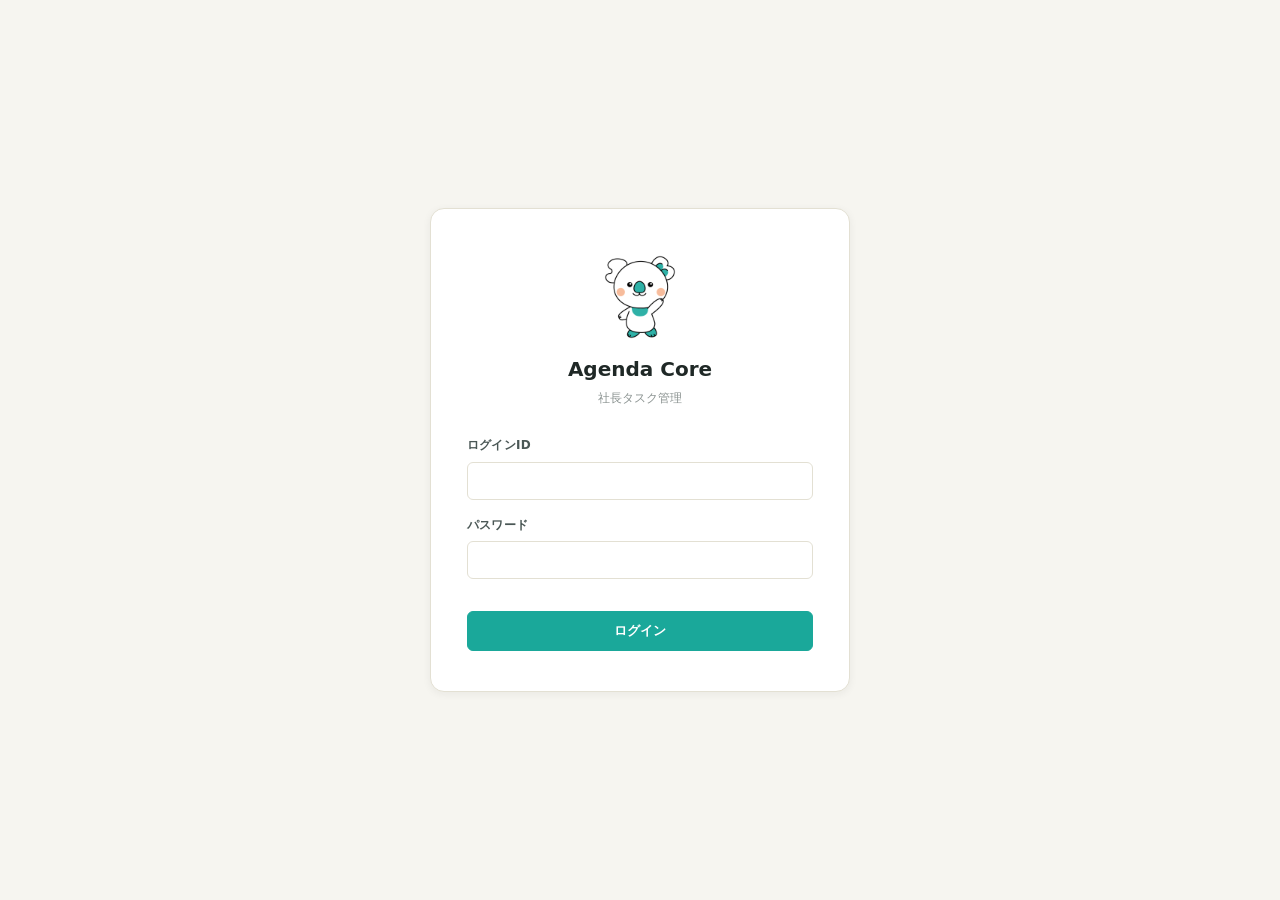
==== admin.html @ b6025ecf "Add files via upload" ====
<!DOCTYPE html>
<html lang="ja">
<head>
<meta charset="UTF-8">
<meta name="viewport" content="width=device-width, initial-scale=1.0">
<title>管理 - Agenda Core</title>
<link rel="stylesheet" href="style.css">
</head>
<body>

<header class="app-header">
  <h1 class="app-title">
    <img src="assets/koala-thumbs.png" alt="" class="koala header-koala">
    Agenda Core <span style="font-size:13px; color:var(--ink-muted); font-weight:500;">管理</span>
  </h1>
  <div class="user-bar">
    <span><span id="user-name" class="user-bar-name">-</span></span>
    <span id="user-role" class="user-bar-role">-</span>
    <a href="index.html">ダッシュボードへ</a>
    <a href="#" id="link-logout">ログアウト</a>
  </div>
</header>

<main class="app-main">

  <!-- 担当者追加 -->
  <div class="section">
    <h2 class="section-title">担当者を追加</h2>
    <div class="row">
      <div class="field" style="flex: 0 0 200px;">
        <label class="field-label">氏名</label>
        <input type="text" id="new-name" class="field-input" placeholder="例:山田 太郎">
      </div>
      <div class="field">
        <label class="field-label">メールアドレス</label>
        <input type="email" id="new-email" class="field-input" placeholder="taro@example.com">
      </div>
      <div class="field" style="flex: 0 0 140px;">
        <label class="field-label">権限</label>
        <select id="new-role" class="field-select">
          <option value="member">メンバー</option>
          <option value="admin">管理者</option>
        </select>
      </div>
      <div class="field" style="flex: 0 0 100px; display: flex; align-items: flex-end;">
        <button id="btn-add-user" class="btn btn-primary btn-block">追加</button>
      </div>
    </div>
    <div id="add-message"></div>
  </div>

  <!-- 担当者一覧 -->
  <div class="section">
    <h2 class="section-title">担当者一覧</h2>
    <div id="user-list">
      <div class="loading">読み込み中...</div>
    </div>
  </div>

  <!-- 初期設定リンク発行 -->
  <div class="section">
    <h2 class="section-title">初期設定リンクを発行</h2>
    <p class="text-muted mb-0">他のPCで使い始めるとき、または追加した担当者用のリンクを発行します。<br>
    生成されたURLをChatworkで担当者に送ってください。リンクをクリックするとそのPCで使えるようになります。</p>

    <div class="row mt-2">
      <div class="field">
        <label class="field-label">対象担当者</label>
        <select id="link-user" class="field-select"></select>
      </div>
      <div class="field">
        <label class="field-label">アクセストークン(PAT)</label>
        <input type="password" id="link-pat" class="field-input" placeholder="github_pat_xxx... (空欄ならこのPCのトークンを使用)">
        <p class="field-help">通常は空欄のままでOK(このPCのトークンを自動使用)</p>
      </div>
      <div class="field" style="flex: 0 0 140px; display: flex; align-items: flex-end;">
        <button id="btn-make-link" class="btn btn-primary btn-block">リンク生成</button>
      </div>
    </div>

    <div id="link-result" class="hidden mt-2">
      <label class="field-label">生成された初期設定リンク</label>
      <div style="display:flex; gap:8px;">
        <input type="text" id="link-url" class="field-input" readonly style="font-family: monospace; font-size: 12px;">
        <button id="btn-copy-link" class="btn">📋 コピー</button>
      </div>
      <p class="text-muted mt-1">⚠ このリンクにはアクセストークンが含まれています。Chatworkのダイレクトチャットなど安全な方法で送ってください。</p>
    </div>
    <div id="link-message"></div>
  </div>

</main>

<script src="github-store.js"></script>
<script>
(async function() {
  if (!Auth.requireLogin()) return;

  // usersキャッシュをロード
  try {
    await AgendaStore.loadUsers();
  } catch (e) {
    if (e.message === 'UNAUTHORIZED') {
      AgendaStore.logout();
      window.location.href = 'login.html';
      return;
    }
  }

  if (!Auth.requireAdmin()) return;

  document.getElementById('user-name').textContent = AgendaStore.getCurrentUserDisplayName() || '?';
  const role = AgendaStore.getCurrentUserRole();
  const roleEl = document.getElementById('user-role');
  roleEl.textContent = role === 'super_admin' ? '絶対管理者' : '管理者';
  roleEl.className = 'user-bar-role ' + role;

  document.getElementById('link-logout').addEventListener('click', (e) => {
    e.preventDefault();
    AgendaStore.softLogout();
    window.location.href = 'login.html';
  });

  // ===== ユーティリティ =====
  function escapeHtml(s) {
    return String(s == null ? '' : s).replace(/[&<>"']/g, c => ({
      '&':'&amp;','<':'&lt;','>':'&gt;','"':'&quot;',"'":'&#39;'
    }[c]));
  }

  function roleLabel(r) {
    if (r === 'super_admin') return '絶対管理者';
    if (r === 'admin') return '管理者';
    return 'メンバー';
  }

  function formatDate(iso) {
    if (!iso) return '';
    const d = new Date(iso);
    if (isNaN(d.getTime())) return '';
    return `${d.getFullYear()}/${String(d.getMonth()+1).padStart(2,'0')}/${String(d.getDate()).padStart(2,'0')}`;
  }

  // ===== 担当者一覧 =====
  async function renderUserList() {
    const $c = document.getElementById('user-list');
    try {
      const users = await AgendaStore.loadUserList();

      if (!users.length) {
        $c.innerHTML = '<div class="empty-state">担当者がまだ登録されていません</div>';
        renderLinkUserOptions([]);
        return;
      }

      const html = `
        <table class="user-table">
          <thead>
            <tr>
              <th style="width: 40%;">氏名 / メールアドレス</th>
              <th style="width: 16%;">権限</th>
              <th style="width: 18%;">追加日</th>
              <th style="width: 26%;">操作</th>
            </tr>
          </thead>
          <tbody>
            ${users.map(u => `
              <tr data-email="${escapeHtml(u.email)}">
                <td>
                  <div style="font-weight:600;">${escapeHtml(u.displayName)}</div>
                  <div class="text-muted">${escapeHtml(u.email)}</div>
                </td>
                <td>
                  ${u.email === AgendaStore.SUPER_ADMIN_EMAIL
                    ? `<span class="user-bar-role super_admin">絶対管理者</span>`
                    : `<select class="field-select sel-role" style="font-size:12px; padding:4px 8px;">
                         <option value="member" ${u.role === 'member' ? 'selected' : ''}>メンバー</option>
                         <option value="admin" ${u.role === 'admin' ? 'selected' : ''}>管理者</option>
                       </select>`
                  }
                </td>
                <td class="text-muted">${escapeHtml(formatDate(u.addedAt))}</td>
                <td>
                  ${u.email === AgendaStore.SUPER_ADMIN_EMAIL
                    ? '<span class="text-muted">削除不可</span>'
                    : '<button class="btn btn-sm btn-danger act-delete">削除</button>'
                  }
                </td>
              </tr>
            `).join('')}
          </tbody>
        </table>
      `;
      $c.innerHTML = html;

      // 削除ハンドラ
      $c.querySelectorAll('.act-delete').forEach(btn => {
        btn.addEventListener('click', async (e) => {
          const tr = e.target.closest('tr');
          const email = tr.dataset.email;
          if (!confirm(`担当者「${email}」を削除しますか?`)) return;
          try {
            await AgendaStore.deleteUser(email);
            await renderUserList();
          } catch (err) {
            alert('削除失敗:' + (err.message || ''));
          }
        });
      });

      // 権限変更ハンドラ
      $c.querySelectorAll('.sel-role').forEach(sel => {
        sel.addEventListener('change', async (e) => {
          const tr = e.target.closest('tr');
          const email = tr.dataset.email;
          const newRole = e.target.value;
          try {
            await AgendaStore.updateUserRole(email, newRole);
          } catch (err) {
            alert('権限変更失敗:' + (err.message || ''));
            await renderUserList();
          }
        });
      });

      renderLinkUserOptions(users);
    } catch (err) {
      $c.innerHTML = `<div class="alert alert-error">読み込み失敗:${escapeHtml(err.message || '')}</div>`;
    }
  }

  function renderLinkUserOptions(users) {
    const $sel = document.getElementById('link-user');
    const allUsers = users.slice();
    // SUPER_ADMINがusers.jsonに含まれていない可能性があるので追加
    if (!allUsers.some(u => u.email === AgendaStore.SUPER_ADMIN_EMAIL)) {
      allUsers.unshift({
        email: AgendaStore.SUPER_ADMIN_EMAIL,
        displayName: '絶対管理者',
        role: 'super_admin'
      });
    }
    $sel.innerHTML = allUsers.map(u =>
      `<option value="${escapeHtml(u.email)}">${escapeHtml(u.displayName)} (${escapeHtml(u.email)})</option>`
    ).join('');
  }

  // ===== 担当者追加 =====
  document.getElementById('btn-add-user').addEventListener('click', async () => {
    const $msg = document.getElementById('add-message');
    $msg.innerHTML = '';

    const name = document.getElementById('new-name').value.trim();
    const email = document.getElementById('new-email').value.trim();
    const role = document.getElementById('new-role').value;

    if (!name || !email) {
      $msg.innerHTML = '<div class="alert alert-error">氏名とメールアドレスは必須です</div>';
      return;
    }

    try {
      await AgendaStore.addUser({ email, displayName: name, role });
      document.getElementById('new-name').value = '';
      document.getElementById('new-email').value = '';
      document.getElementById('new-role').value = 'member';
      $msg.innerHTML = `<div class="alert alert-success">「${escapeHtml(name)}」を追加しました</div>`;
      await renderUserList();
      setTimeout(() => $msg.innerHTML = '', 3000);
    } catch (err) {
      $msg.innerHTML = `<div class="alert alert-error">追加失敗:${escapeHtml(err.message || '')}</div>`;
    }
  });

  // ===== 初期設定リンク生成 =====
  document.getElementById('btn-make-link').addEventListener('click', () => {
    const $msg = document.getElementById('link-message');
    const $result = document.getElementById('link-result');
    $msg.innerHTML = '';

    const email = document.getElementById('link-user').value;
    let pat = document.getElementById('link-pat').value.trim();
    if (!pat) pat = AgendaStore.getToken();

    if (!email) {
      $msg.innerHTML = '<div class="alert alert-error">対象担当者を選択してください</div>';
      return;
    }
    if (!pat) {
      $msg.innerHTML = '<div class="alert alert-error">アクセストークンが取得できません</div>';
      return;
    }

    // 現在のページURLを基準にsetup.htmlのURLを作る
    const base = window.location.href.replace(/[^/]*$/, '');
    const url = `${base}setup.html#token=${encodeURIComponent(pat)}&email=${encodeURIComponent(email)}`;

    document.getElementById('link-url').value = url;
    $result.classList.remove('hidden');
  });

  document.getElementById('btn-copy-link').addEventListener('click', async () => {
    const $url = document.getElementById('link-url');
    try {
      await navigator.clipboard.writeText($url.value);
      const orig = document.getElementById('btn-copy-link').textContent;
      document.getElementById('btn-copy-link').textContent = '✓ コピーしました';
      setTimeout(() => {
        document.getElementById('btn-copy-link').textContent = orig;
      }, 2000);
    } catch (e) {
      // フォールバック
      $url.select();
      document.execCommand('copy');
      alert('リンクをコピーしました');
    }
  });

  // 初期表示
  renderUserList();
})();
</script>
</body>
</html>
---- style.css ----
/* Agenda Core - 共通スタイル */
:root {
  --bg: #f6f5f0;
  --bg-card: #ffffff;
  --bg-subtle: #f0eee5;
  --bg-hover: #f3f1e8;
  --ink: #1f2826;
  --ink-soft: #4a5755;
  --ink-muted: #8a9290;
  --line: #e3e0d3;
  --line-soft: #ede9dc;
  --accent: #1aa89a;
  --accent-dark: #138375;
  --accent-soft: #def0ed;
  --peach: #f5c4ad;
  --peach-soft: #fbe8de;
  --warn: #c47832;
  --warn-soft: #fbeede;
  --danger: #b04030;
  --danger-soft: #f7e3df;
  --info: #3d6ea0;
  --info-soft: #e4ecf5;
  --shadow-sm: 0 1px 2px rgba(31, 29, 26, 0.04);
  --shadow-md: 0 2px 8px rgba(31, 29, 26, 0.06);
  --radius-sm: 6px;
  --radius-md: 10px;
  --radius-lg: 14px;
}

* { box-sizing: border-box; }

html, body {
  margin: 0;
  padding: 0;
  background: var(--bg);
  color: var(--ink);
  font-family: "Hiragino Kaku Gothic ProN", "Yu Gothic", "Meiryo", "Noto Sans JP", system-ui, sans-serif;
  font-size: 14px;
  line-height: 1.6;
  -webkit-font-smoothing: antialiased;
}

a { color: var(--accent); text-decoration: none; }
a:hover { text-decoration: underline; }

/* ===== レイアウト ===== */
.app-header {
  background: var(--bg-card);
  border-bottom: 1px solid var(--line);
  padding: 14px 24px;
  display: flex;
  align-items: center;
  justify-content: space-between;
  gap: 16px;
  flex-wrap: wrap;
}

.app-title {
  font-size: 18px;
  font-weight: 600;
  letter-spacing: 0.02em;
  margin: 0;
  color: var(--ink);
  display: flex;
  align-items: center;
  gap: 10px;
}

.app-title-mark {
  width: 28px; height: 28px;
  background: var(--accent);
  color: white;
  border-radius: 8px;
  display: inline-flex;
  align-items: center;
  justify-content: center;
  font-size: 13px;
  font-weight: 700;
}

.user-bar {
  display: flex;
  align-items: center;
  gap: 12px;
  font-size: 13px;
  color: var(--ink-soft);
}

.user-bar-name { font-weight: 600; color: var(--ink); }
.user-bar-role {
  font-size: 11px;
  padding: 2px 8px;
  border-radius: 999px;
  background: var(--accent-soft);
  color: var(--accent);
  font-weight: 600;
}
.user-bar-role.admin { background: var(--info-soft); color: var(--info); }
.user-bar-role.super_admin { background: var(--warn-soft); color: var(--warn); }

.app-main {
  padding: 24px;
  max-width: 1280px;
  margin: 0 auto;
}

/* ===== 認証画面共通 ===== */
.auth-screen {
  min-height: 100vh;
  display: flex;
  align-items: center;
  justify-content: center;
  padding: 24px;
}

.auth-card {
  background: var(--bg-card);
  border: 1px solid var(--line);
  border-radius: var(--radius-lg);
  padding: 40px 36px;
  width: 100%;
  max-width: 420px;
  box-shadow: var(--shadow-md);
}

.auth-brand {
  text-align: center;
  margin-bottom: 28px;
}

.auth-brand-mark {
  width: 56px; height: 56px;
  background: var(--accent);
  color: white;
  border-radius: 14px;
  display: inline-flex;
  align-items: center;
  justify-content: center;
  font-size: 24px;
  font-weight: 700;
  margin-bottom: 12px;
}

.auth-brand-title {
  font-size: 20px;
  font-weight: 700;
  margin: 0 0 4px;
}

.auth-brand-sub {
  font-size: 12px;
  color: var(--ink-muted);
  margin: 0;
}

/* ===== フォーム ===== */
.field {
  margin-bottom: 16px;
}

.field-label {
  display: block;
  font-size: 12px;
  font-weight: 600;
  color: var(--ink-soft);
  margin-bottom: 6px;
  letter-spacing: 0.02em;
}

.field-input,
.field-select,
.field-textarea {
  width: 100%;
  padding: 10px 12px;
  border: 1px solid var(--line);
  border-radius: var(--radius-sm);
  background: var(--bg-card);
  color: var(--ink);
  font-size: 14px;
  font-family: inherit;
  transition: border-color 0.15s, box-shadow 0.15s;
}

.field-input:focus,
.field-select:focus,
.field-textarea:focus {
  outline: none;
  border-color: var(--accent);
  box-shadow: 0 0 0 3px var(--accent-soft);
}

.field-textarea {
  resize: vertical;
  min-height: 72px;
  line-height: 1.5;
}

.field-help {
  font-size: 11px;
  color: var(--ink-muted);
  margin-top: 4px;
}

/* ===== ボタン ===== */
.btn {
  display: inline-flex;
  align-items: center;
  justify-content: center;
  gap: 6px;
  padding: 10px 18px;
  border: 1px solid var(--line);
  border-radius: var(--radius-sm);
  background: var(--bg-card);
  color: var(--ink);
  font-size: 13px;
  font-weight: 600;
  font-family: inherit;
  cursor: pointer;
  transition: all 0.15s;
  text-decoration: none;
}

.btn:hover {
  background: var(--bg-hover);
  border-color: var(--ink-muted);
  text-decoration: none;
}

.btn:active { transform: scale(0.98); }
.btn:disabled { opacity: 0.5; cursor: not-allowed; }

.btn-primary {
  background: var(--accent);
  color: white;
  border-color: var(--accent);
}

.btn-primary:hover {
  background: var(--accent-dark);
  border-color: var(--accent-dark);
}

.btn-danger {
  background: var(--bg-card);
  color: var(--danger);
  border-color: var(--line);
}

.btn-danger:hover {
  background: var(--danger-soft);
  border-color: var(--danger);
}

.btn-block { width: 100%; }
.btn-sm { padding: 6px 12px; font-size: 12px; }

/* ===== メッセージ ===== */
.alert {
  padding: 10px 14px;
  border-radius: var(--radius-sm);
  font-size: 13px;
  margin: 12px 0;
}

.alert-error {
  background: var(--danger-soft);
  color: var(--danger);
  border: 1px solid #efc4be;
}

.alert-success {
  background: var(--accent-soft);
  color: var(--accent);
  border: 1px solid #c5dccf;
}

.alert-info {
  background: var(--info-soft);
  color: var(--info);
  border: 1px solid #c8d8ea;
}

/* ===== ダッシュボード ===== */
.toolbar {
  display: flex;
  gap: 12px;
  align-items: center;
  flex-wrap: wrap;
  margin-bottom: 16px;
}

.toolbar-spacer { flex: 1; }

.stat-row {
  display: grid;
  grid-template-columns: repeat(5, 1fr);
  gap: 10px;
  margin-bottom: 20px;
}

.stat-card {
  background: var(--bg-card);
  border: 1px solid var(--line);
  border-radius: var(--radius-md);
  padding: 14px 16px;
  cursor: pointer;
  transition: all 0.15s;
}

.stat-card:hover {
  border-color: var(--ink-muted);
}

.stat-card.active {
  border-color: var(--accent);
  background: var(--accent-soft);
}

.stat-label {
  font-size: 11px;
  color: var(--ink-muted);
  font-weight: 600;
  letter-spacing: 0.04em;
  margin-bottom: 6px;
}

.stat-value {
  font-size: 24px;
  font-weight: 700;
  color: var(--ink);
  line-height: 1;
}

@media (max-width: 720px) {
  .stat-row { grid-template-columns: repeat(2, 1fr); }
}

/* ===== タスクカード ===== */
.task-list {
  display: flex;
  flex-direction: column;
  gap: 10px;
}

.task-card {
  background: var(--bg-card);
  border: 1px solid var(--line);
  border-radius: var(--radius-md);
  padding: 14px 16px;
  transition: border-color 0.15s, box-shadow 0.15s;
}

.task-card:hover {
  border-color: var(--ink-muted);
  box-shadow: var(--shadow-sm);
}

.task-card.status-完了 { opacity: 0.6; }
.task-card.status-対応不要 { opacity: 0.5; }

.task-card-head {
  display: flex;
  align-items: flex-start;
  justify-content: space-between;
  gap: 12px;
  margin-bottom: 8px;
}

.task-summary {
  font-size: 15px;
  font-weight: 600;
  color: var(--ink);
  margin: 0;
  flex: 1;
  word-break: break-word;
}

.task-meta {
  display: flex;
  flex-wrap: wrap;
  gap: 6px 12px;
  font-size: 12px;
  color: var(--ink-soft);
  margin-bottom: 8px;
}

.task-meta-item { display: inline-flex; align-items: center; gap: 4px; }
.task-meta-item.deadline-near { color: var(--warn); font-weight: 600; }
.task-meta-item.deadline-over { color: var(--danger); font-weight: 600; }

.task-details {
  font-size: 13px;
  color: var(--ink-soft);
  margin: 6px 0 8px;
  white-space: pre-wrap;
  word-break: break-word;
}

.task-actions {
  display: flex;
  gap: 6px;
  flex-wrap: wrap;
  margin-top: 10px;
  padding-top: 10px;
  border-top: 1px dashed var(--line);
}

/* ===== ステータスバッジ ===== */
.status-badge {
  display: inline-flex;
  align-items: center;
  font-size: 11px;
  font-weight: 700;
  padding: 3px 10px;
  border-radius: 999px;
  letter-spacing: 0.04em;
  white-space: nowrap;
}

.status-未着手    { background: #efece2; color: #6b6557; }
.status-進行中    { background: var(--info-soft); color: var(--info); }
.status-引継ぎ済  { background: var(--warn-soft); color: var(--warn); }
.status-対応不要  { background: #ece8e2; color: #837c70; }
.status-完了      { background: var(--accent-soft); color: var(--accent); }

.priority-badge {
  display: inline-flex;
  align-items: center;
  font-size: 11px;
  font-weight: 600;
  padding: 2px 8px;
  border-radius: var(--radius-sm);
}

.priority-high   { background: var(--danger-soft); color: var(--danger); }
.priority-medium { background: var(--warn-soft);   color: var(--warn); }
.priority-low    { background: var(--bg-subtle);   color: var(--ink-muted); }

/* ===== メモ ===== */
.memo-list {
  background: var(--bg-subtle);
  border-radius: var(--radius-sm);
  padding: 8px 10px;
  margin-top: 8px;
  font-size: 12px;
}

.memo-item {
  padding: 4px 0;
  border-bottom: 1px dashed var(--line-soft);
}

.memo-item:last-child { border-bottom: none; }

.memo-head {
  display: flex;
  gap: 8px;
  font-size: 11px;
  color: var(--ink-muted);
  margin-bottom: 2px;
}

.memo-author { font-weight: 700; color: var(--ink-soft); }

.memo-text {
  color: var(--ink-soft);
  white-space: pre-wrap;
  word-break: break-word;
}

.memo-add-row {
  display: flex;
  gap: 6px;
  margin-top: 6px;
}

.memo-add-row .field-input {
  flex: 1;
  padding: 6px 10px;
  font-size: 12px;
}

/* ===== モーダル ===== */
.modal-backdrop {
  position: fixed;
  inset: 0;
  background: rgba(31, 29, 26, 0.4);
  display: flex;
  align-items: center;
  justify-content: center;
  z-index: 100;
  padding: 20px;
}

.modal {
  background: var(--bg-card);
  border-radius: var(--radius-lg);
  width: 100%;
  max-width: 560px;
  max-height: 90vh;
  overflow-y: auto;
  box-shadow: 0 12px 32px rgba(0,0,0,0.18);
}

.modal-head {
  padding: 18px 22px;
  border-bottom: 1px solid var(--line);
  display: flex;
  justify-content: space-between;
  align-items: center;
}

.modal-title { font-size: 16px; font-weight: 700; margin: 0; }

.modal-close {
  background: none;
  border: none;
  font-size: 22px;
  color: var(--ink-muted);
  cursor: pointer;
  padding: 0;
  width: 28px; height: 28px;
}

.modal-body { padding: 22px; }
.modal-foot {
  padding: 14px 22px;
  border-top: 1px solid var(--line);
  display: flex;
  justify-content: flex-end;
  gap: 8px;
}

/* ===== 担当者選択 ===== */
.operator-grid {
  display: grid;
  grid-template-columns: repeat(auto-fit, minmax(200px, 1fr));
  gap: 14px;
  margin-top: 24px;
}

.operator-card {
  background: var(--bg-card);
  border: 1px solid var(--line);
  border-radius: var(--radius-md);
  padding: 24px 18px 18px;
  text-align: center;
  cursor: pointer;
  transition: all 0.15s;
}

.operator-card:hover {
  border-color: var(--accent);
  box-shadow: 0 4px 14px rgba(26, 168, 154, 0.15);
  transform: translateY(-2px);
  background: var(--accent-soft);
}

.operator-avatar {
  width: 56px; height: 56px;
  border-radius: 50%;
  background: var(--accent-soft);
  color: var(--accent);
  display: inline-flex;
  align-items: center;
  justify-content: center;
  font-size: 22px;
  font-weight: 700;
  margin-bottom: 10px;
}

.operator-name {
  font-size: 15px;
  font-weight: 700;
  margin: 0 0 2px;
}

.operator-email {
  font-size: 11px;
  color: var(--ink-muted);
  margin: 0 0 8px;
}

/* ===== 管理画面 ===== */
.section {
  background: var(--bg-card);
  border: 1px solid var(--line);
  border-radius: var(--radius-md);
  padding: 20px 22px;
  margin-bottom: 16px;
}

.section-title {
  font-size: 14px;
  font-weight: 700;
  margin: 0 0 14px;
  padding-bottom: 10px;
  border-bottom: 1px solid var(--line-soft);
}

.user-table {
  width: 100%;
  border-collapse: collapse;
  font-size: 13px;
}

.user-table th,
.user-table td {
  padding: 10px 8px;
  text-align: left;
  border-bottom: 1px solid var(--line-soft);
}

.user-table th {
  font-size: 11px;
  font-weight: 700;
  color: var(--ink-muted);
  letter-spacing: 0.04em;
  text-transform: uppercase;
}

.empty-state {
  text-align: center;
  padding: 40px 20px;
  color: var(--ink-muted);
  font-size: 13px;
}

/* ===== キャラクター ===== */
.koala {
  display: block;
  pointer-events: none;
  user-select: none;
}

.auth-koala {
  width: 96px;
  height: 96px;
  margin: 0 auto 8px;
  display: block;
}

.header-koala {
  width: 32px;
  height: 32px;
  vertical-align: middle;
}

.empty-koala {
  width: 120px;
  height: 120px;
  opacity: 0.85;
  margin: 0 auto 12px;
  display: block;
}

.operator-koala {
  width: 80px;
  height: 80px;
  margin: 0 auto 6px;
  display: block;
}

/* ===== メインタブ(現在/過去) ===== */
.main-tabs {
  display: flex;
  gap: 4px;
  border-bottom: 1px solid var(--line);
  margin-bottom: 16px;
  padding: 0 4px;
}

.main-tab {
  display: inline-flex;
  align-items: center;
  gap: 8px;
  padding: 10px 18px;
  background: transparent;
  border: none;
  border-bottom: 2px solid transparent;
  color: var(--ink-muted);
  font-size: 14px;
  font-weight: 600;
  font-family: inherit;
  cursor: pointer;
  transition: all 0.15s;
  margin-bottom: -1px;
}

.main-tab:hover {
  color: var(--ink-soft);
  background: var(--bg-hover);
}

.main-tab.active {
  color: var(--accent);
  border-bottom-color: var(--accent);
  background: transparent;
}

.main-tab-count {
  display: inline-flex;
  align-items: center;
  justify-content: center;
  min-width: 22px;
  height: 22px;
  padding: 0 7px;
  border-radius: 11px;
  background: var(--bg-subtle);
  color: var(--ink-muted);
  font-size: 11px;
  font-weight: 700;
}

.main-tab.active .main-tab-count {
  background: var(--accent-soft);
  color: var(--accent);
}

/* ===== ローディング ===== */
.loading {
  text-align: center;
  padding: 40px;
  color: var(--ink-muted);
  font-size: 13px;
}

.loading::before {
  content: "";
  display: inline-block;
  width: 14px; height: 14px;
  border: 2px solid var(--line);
  border-top-color: var(--accent);
  border-radius: 50%;
  animation: spin 0.8s linear infinite;
  vertical-align: middle;
  margin-right: 8px;
}

@keyframes spin {
  to { transform: rotate(360deg); }
}

/* ===== ユーティリティ ===== */
.row { display: flex; gap: 10px; }
.row > .field { flex: 1; }
.text-muted { color: var(--ink-muted); font-size: 12px; }
.text-right { text-align: right; }
.mt-0 { margin-top: 0; }
.mt-1 { margin-top: 8px; }
.mt-2 { margin-top: 16px; }
.mb-0 { margin-bottom: 0; }
.hidden { display: none !important; }
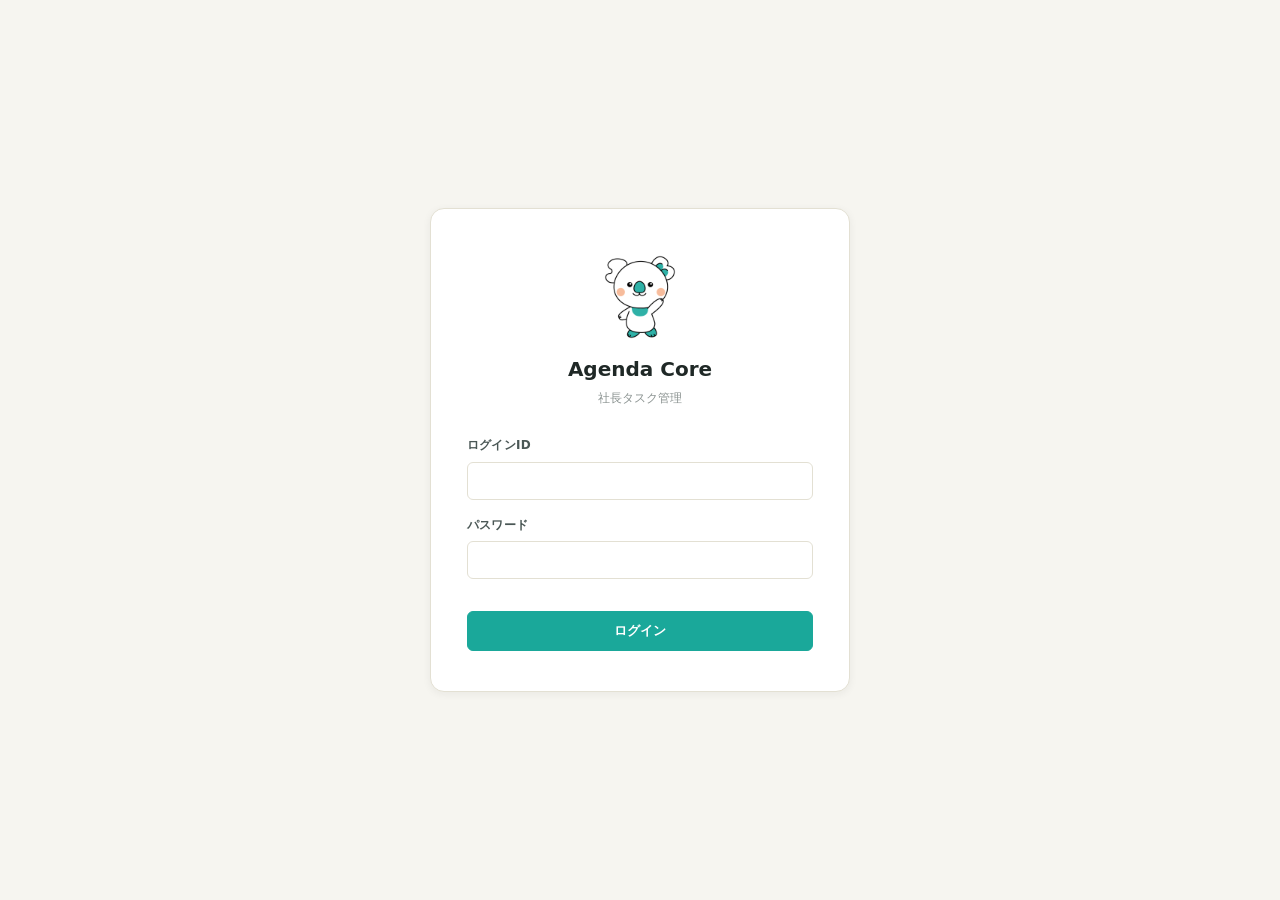
==== commit a26c2c87: "Add files via upload" ====
--- a/admin.html
+++ b/admin.html
@@ -9,15 +9,19 @@
 <body>
 
 <header class="app-header">
-  <h1 class="app-title">
-    <img src="assets/koala-thumbs.png" alt="" class="koala header-koala">
-    Agenda Core <span style="font-size:13px; color:var(--ink-muted); font-weight:500;">管理</span>
-  </h1>
+  <a href="index.html" class="app-title-link">
+    <h1 class="app-title">
+      <img src="assets/koala-work.png" alt="" class="koala header-koala">
+      Agenda Core <span style="font-size:13px; color:var(--ink-muted); font-weight:500;">管理</span>
+    </h1>
+  </a>
   <div class="user-bar">
     <span><span id="user-name" class="user-bar-name">-</span></span>
     <span id="user-role" class="user-bar-role">-</span>
-    <a href="index.html">ダッシュボードへ</a>
-    <a href="#" id="link-logout">ログアウト</a>
+    <div class="user-bar-actions">
+      <a href="index.html" class="user-bar-btn">📋 ダッシュボード</a>
+    </div>
+    <a href="#" id="link-logout" class="user-bar-btn user-bar-btn-logout" title="ログアウト">↗</a>
   </div>
 </header>
 
@@ -53,6 +57,24 @@
   <div class="section">
     <h2 class="section-title">担当者一覧</h2>
     <div id="user-list">
+      <div class="loading">読み込み中...</div>
+    </div>
+  </div>
+
+  <!-- クライアント管理 -->
+  <div class="section">
+    <h2 class="section-title">クライアント管理</h2>
+    <div class="row">
+      <div class="field">
+        <label class="field-label">クライアント名を追加</label>
+        <input type="text" id="new-client-name" class="field-input" placeholder="例:株式会社Link Core">
+      </div>
+      <div class="field" style="flex: 0 0 100px; display: flex; align-items: flex-end;">
+        <button id="btn-add-client" class="btn btn-primary btn-block">追加</button>
+      </div>
+    </div>
+    <div id="client-add-message"></div>
+    <div id="client-list" class="mt-2">
       <div class="loading">読み込み中...</div>
     </div>
   </div>
@@ -316,8 +338,109 @@
     }
   });
 
+  // ===== クライアント管理 =====
+  async function renderClientList() {
+    const $c = document.getElementById('client-list');
+    try {
+      const clients = await AgendaStore.loadClientList();
+      if (!clients.length) {
+        $c.innerHTML = '<div class="empty-state">クライアントがまだ登録されていません</div>';
+        return;
+      }
+      const sorted = clients.slice().sort((a, b) => a.name.localeCompare(b.name, 'ja'));
+      $c.innerHTML = `
+        <table class="user-table">
+          <thead>
+            <tr>
+              <th style="width: 60%;">クライアント名</th>
+              <th style="width: 20%;">追加日</th>
+              <th style="width: 20%;">操作</th>
+            </tr>
+          </thead>
+          <tbody>
+            ${sorted.map(c => `
+              <tr data-id="${escapeHtml(c.id)}">
+                <td>
+                  <input type="text" class="field-input client-name-input" value="${escapeHtml(c.name)}" data-orig="${escapeHtml(c.name)}" style="font-size: 13px;">
+                </td>
+                <td class="text-muted">${escapeHtml(formatDate(c.createdAt))}</td>
+                <td>
+                  <button class="btn btn-sm act-save-client">保存</button>
+                  <button class="btn btn-sm btn-danger act-delete-client">削除</button>
+                </td>
+              </tr>
+            `).join('')}
+          </tbody>
+        </table>
+      `;
+
+      $c.querySelectorAll('.act-save-client').forEach(btn => {
+        btn.addEventListener('click', async (e) => {
+          const tr = e.target.closest('tr');
+          const id = tr.dataset.id;
+          const input = tr.querySelector('.client-name-input');
+          const newName = input.value.trim();
+          const orig = input.dataset.orig;
+          if (!newName) {
+            alert('クライアント名を入力してください');
+            input.value = orig;
+            return;
+          }
+          if (newName === orig) return;
+          try {
+            await AgendaStore.updateClient(id, newName);
+            input.dataset.orig = newName;
+            // 簡易フィードバック
+            btn.textContent = '✓ 保存';
+            setTimeout(() => { btn.textContent = '保存'; }, 1500);
+          } catch (err) {
+            alert('変更失敗:' + (err.message || ''));
+            input.value = orig;
+          }
+        });
+      });
+
+      $c.querySelectorAll('.act-delete-client').forEach(btn => {
+        btn.addEventListener('click', async (e) => {
+          const tr = e.target.closest('tr');
+          const id = tr.dataset.id;
+          const name = tr.querySelector('.client-name-input').dataset.orig;
+          if (!confirm(`クライアント「${name}」を削除しますか?\n(既存のタスクからは「クライアント不明」として表示されます)`)) return;
+          try {
+            await AgendaStore.deleteClient(id);
+            await renderClientList();
+          } catch (err) {
+            alert('削除失敗:' + (err.message || ''));
+          }
+        });
+      });
+    } catch (err) {
+      $c.innerHTML = `<div class="alert alert-error">読み込み失敗:${escapeHtml(err.message || '')}</div>`;
+    }
+  }
+
+  document.getElementById('btn-add-client').addEventListener('click', async () => {
+    const $msg = document.getElementById('client-add-message');
+    $msg.innerHTML = '';
+    const name = document.getElementById('new-client-name').value.trim();
+    if (!name) {
+      $msg.innerHTML = '<div class="alert alert-error">クライアント名を入力してください</div>';
+      return;
+    }
+    try {
+      await AgendaStore.addClient(name);
+      document.getElementById('new-client-name').value = '';
+      $msg.innerHTML = `<div class="alert alert-success">「${escapeHtml(name)}」を追加しました</div>`;
+      await renderClientList();
+      setTimeout(() => $msg.innerHTML = '', 3000);
+    } catch (err) {
+      $msg.innerHTML = `<div class="alert alert-error">追加失敗:${escapeHtml(err.message || '')}</div>`;
+    }
+  });
+
   // 初期表示
   renderUserList();
+  renderClientList();
 })();
 </script>
 </body>
--- a/style.css
+++ b/style.css
@@ -55,6 +55,21 @@
   flex-wrap: wrap;
 }
 
+.app-title-link {
+  text-decoration: none;
+  color: inherit;
+  display: inline-block;
+  border-radius: var(--radius-sm);
+  padding: 4px 8px;
+  margin: -4px -8px;
+  transition: background 0.15s;
+}
+
+.app-title-link:hover {
+  background: var(--bg-subtle);
+  text-decoration: none;
+}
+
 .app-title {
   font-size: 18px;
   font-weight: 600;
@@ -84,6 +99,62 @@
   gap: 12px;
   font-size: 13px;
   color: var(--ink-soft);
+}
+
+.user-bar-actions {
+  display: flex;
+  align-items: center;
+  gap: 6px;
+  margin-left: 4px;
+}
+
+.user-bar-btn {
+  display: inline-flex;
+  align-items: center;
+  gap: 4px;
+  padding: 7px 14px;
+  border-radius: var(--radius-sm);
+  font-size: 13px;
+  font-weight: 500;
+  text-decoration: none;
+  background: var(--bg-subtle);
+  color: var(--ink);
+  border: 1px solid var(--line);
+  transition: background 0.15s, border-color 0.15s;
+  white-space: nowrap;
+}
+
+.user-bar-btn:hover {
+  background: var(--accent-soft);
+  border-color: var(--accent);
+  color: var(--accent);
+  text-decoration: none;
+}
+
+.user-bar-btn-logout {
+  margin-left: 16px;
+  padding: 7px 12px;
+  background: transparent;
+  color: var(--ink-muted);
+  border-color: var(--line-soft);
+  font-size: 14px;
+  position: relative;
+}
+
+.user-bar-btn-logout::before {
+  content: '';
+  position: absolute;
+  left: -10px;
+  top: 20%;
+  bottom: 20%;
+  width: 1px;
+  background: var(--line);
+}
+
+.user-bar-btn-logout:hover {
+  background: rgba(220, 53, 69, 0.08);
+  color: #c92a3c;
+  border-color: rgba(220, 53, 69, 0.3);
 }
 
 .user-bar-name { font-weight: 600; color: var(--ink); }
@@ -373,6 +444,17 @@
   margin: 0;
   flex: 1;
   word-break: break-word;
+  white-space: pre-wrap;
+  line-height: 1.5;
+}
+
+.task-details-memo {
+  background: var(--bg-subtle);
+  border-radius: var(--radius-sm);
+  padding: 6px 10px;
+  font-size: 12px;
+  color: var(--ink-soft);
+  margin: 6px 0 8px;
 }
 
 .task-meta {
@@ -649,7 +731,7 @@
 .empty-koala {
   width: 120px;
   height: 120px;
-  opacity: 0.85;
+  opacity: 0.95;
   margin: 0 auto 12px;
   display: block;
 }
@@ -659,6 +741,262 @@
   height: 80px;
   margin: 0 auto 6px;
   display: block;
+}
+
+/* ===== クライアントピッカー(プルダウン風) ===== */
+.client-picker-row {
+  display: flex;
+  gap: 6px;
+  align-items: stretch;
+}
+
+.client-picker {
+  position: relative;
+  flex: 1;
+}
+
+.client-picker-trigger {
+  width: 100%;
+  display: flex;
+  align-items: center;
+  justify-content: space-between;
+  padding: 10px 12px;
+  border: 1px solid var(--line);
+  border-radius: var(--radius-sm);
+  background: var(--bg-card);
+  color: var(--ink);
+  font-size: 14px;
+  font-family: inherit;
+  cursor: pointer;
+  text-align: left;
+  transition: border-color 0.15s, box-shadow 0.15s;
+}
+
+.client-picker-trigger:hover {
+  border-color: var(--ink-muted);
+}
+
+.client-picker-trigger.open {
+  border-color: var(--accent);
+  box-shadow: 0 0 0 3px var(--accent-soft);
+}
+
+.client-picker-display {
+  flex: 1;
+  white-space: nowrap;
+  overflow: hidden;
+  text-overflow: ellipsis;
+}
+
+.client-picker-display.placeholder {
+  color: var(--ink-muted);
+}
+
+.client-picker-arrow {
+  font-size: 10px;
+  color: var(--ink-muted);
+  margin-left: 8px;
+  transition: transform 0.2s;
+}
+
+.client-picker-trigger.open .client-picker-arrow {
+  transform: rotate(180deg);
+}
+
+.client-picker-dropdown {
+  position: absolute;
+  top: calc(100% + 4px);
+  left: 0;
+  right: 0;
+  background: var(--bg-card);
+  border: 1px solid var(--line);
+  border-radius: var(--radius-sm);
+  box-shadow: 0 4px 16px rgba(0,0,0,0.10);
+  z-index: 50;
+  overflow: hidden;
+}
+
+.client-picker-search-wrap {
+  padding: 8px;
+  border-bottom: 1px solid var(--line-soft);
+  background: var(--bg-subtle);
+}
+
+.client-picker-search {
+  font-size: 13px;
+  padding: 6px 10px;
+}
+
+.client-picker-list {
+  max-height: 220px;
+  overflow-y: auto;
+}
+
+.client-picker-item {
+  padding: 8px 12px;
+  cursor: pointer;
+  font-size: 13px;
+  color: var(--ink);
+  border-bottom: 1px solid var(--line-soft);
+}
+
+.client-picker-item:last-child { border-bottom: none; }
+
+.client-picker-item:hover,
+.client-picker-item.highlighted {
+  background: var(--accent-soft);
+  color: var(--accent);
+}
+
+.client-picker-item.selected {
+  font-weight: 600;
+  background: var(--bg-subtle);
+}
+
+.client-picker-empty {
+  padding: 14px 12px;
+  font-size: 12px;
+  color: var(--ink-muted);
+  text-align: center;
+}
+
+.client-picker-clear {
+  padding: 8px 12px;
+  cursor: pointer;
+  font-size: 12px;
+  color: var(--ink-muted);
+  text-align: center;
+  border-bottom: 1px solid var(--line-soft);
+  background: var(--bg-subtle);
+}
+.client-picker-clear:hover { background: var(--bg-hover); color: var(--ink-soft); }
+
+.client-add-btn {
+  flex: 0 0 40px;
+  padding: 0;
+  font-size: 18px;
+  font-weight: 700;
+  background: var(--accent);
+  color: white;
+  border-color: var(--accent);
+}
+
+.client-add-btn:hover {
+  background: var(--accent-dark);
+  border-color: var(--accent-dark);
+}
+
+.client-tag {
+  display: inline-flex;
+  align-items: center;
+  gap: 4px;
+  padding: 2px 8px;
+  background: var(--accent-soft);
+  color: var(--accent);
+  border-radius: 999px;
+  font-size: 11px;
+  font-weight: 600;
+}
+
+/* ===== 取り込み中オーバーレイ ===== */
+.modal-body {
+  position: relative;
+}
+
+.extract-overlay {
+  position: absolute;
+  inset: 0;
+  background: rgba(255, 255, 255, 0.94);
+  display: flex;
+  flex-direction: column;
+  align-items: center;
+  justify-content: center;
+  gap: 12px;
+  z-index: 10;
+  border-radius: var(--radius-lg);
+  animation: fadeIn 0.2s ease;
+}
+
+.extract-koala {
+  width: 96px;
+  height: 96px;
+  animation: koalaBounce 0.6s ease infinite alternate;
+}
+
+.extract-message {
+  font-size: 14px;
+  font-weight: 600;
+  color: var(--accent);
+  margin: 0;
+}
+
+@keyframes fadeIn {
+  from { opacity: 0; }
+  to { opacity: 1; }
+}
+
+@keyframes koalaBounce {
+  from { transform: translateY(0); }
+  to { transform: translateY(-8px); }
+}
+
+/* ===== 担当者タブ(大タブ) ===== */
+.assignee-tabs {
+  display: flex;
+  gap: 8px;
+  margin-bottom: 16px;
+  background: var(--bg-subtle);
+  padding: 6px;
+  border-radius: var(--radius-md);
+  border: 1px solid var(--line);
+}
+
+.assignee-tab {
+  flex: 1;
+  display: inline-flex;
+  align-items: center;
+  justify-content: center;
+  gap: 8px;
+  padding: 12px 18px;
+  background: transparent;
+  border: none;
+  border-radius: var(--radius-sm);
+  color: var(--ink-soft);
+  font-size: 14px;
+  font-weight: 600;
+  font-family: inherit;
+  cursor: pointer;
+  transition: all 0.15s;
+}
+
+.assignee-tab:hover {
+  background: var(--bg-hover);
+  color: var(--ink);
+}
+
+.assignee-tab.active {
+  background: var(--accent);
+  color: white;
+  box-shadow: 0 2px 6px rgba(26, 168, 154, 0.25);
+}
+
+.assignee-tab-count {
+  display: inline-flex;
+  align-items: center;
+  justify-content: center;
+  min-width: 22px;
+  height: 22px;
+  padding: 0 7px;
+  border-radius: 11px;
+  background: rgba(255, 255, 255, 0.4);
+  color: inherit;
+  font-size: 11px;
+  font-weight: 700;
+}
+
+.assignee-tab:not(.active) .assignee-tab-count {
+  background: var(--bg-card);
+  color: var(--ink-muted);
 }
 
 /* ===== メインタブ(現在/過去) ===== */
